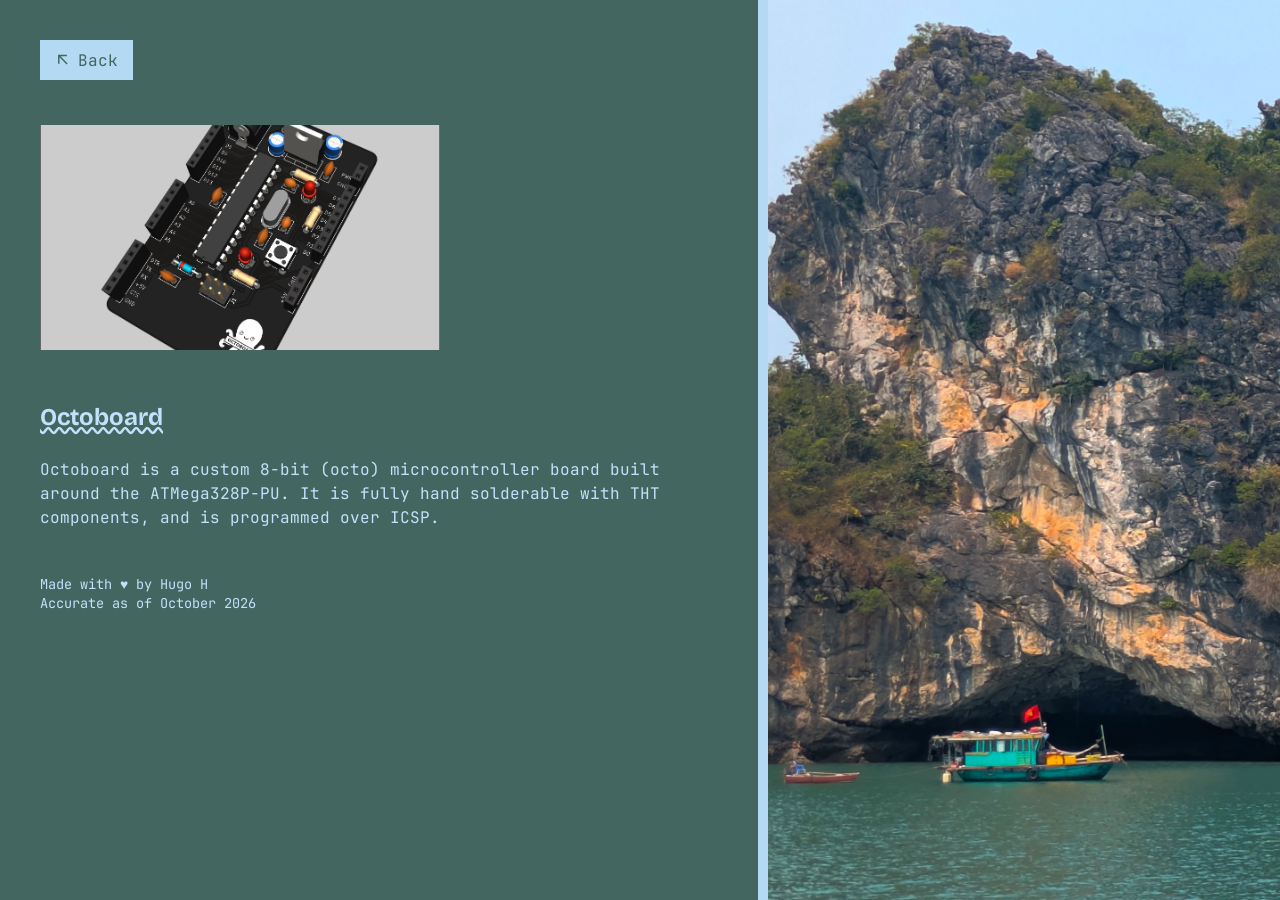
==== projects/octoboard.html @ 1d49aef7 "Added projects page" ====
<!DOCTYPE html>
<html lang="en">
<head>
    <meta charset="UTF-8">
    <meta name="viewport" content="width=device-width, initial-scale=1.0">
    <link rel="stylesheet" href="../style.css">
    <title>Hugo's Homepage</title>
</head>
<body>
    <div class="split">
        <div class="left-split">
            <div class="buttons">
                <a href="../">
                    <button class="btn back-btn">
                        <svg class="btn-icon" height="24px" viewBox="0 -960 960 960" width="24px"><path d="M664-240l56-56-384-384H680v-80H200v480h80v-344L664-240Z"></path></svg>
                        <span class="btn-text back-text">Back</span>
                    </button>
                </a>
            </div>
            <div class="img-block content-block">
                <div class="img-row">
                    <div class="img-card">
                        <div class="img-container">
                            <img src="../images/projects/octoboard.png" alt="Octoboard project board">
                        </div>
                    </div>
                </div>
            </div>
            <div class="about-block content-block">
                <h2>Octoboard</h2>
                <p>
                    Octoboard is a custom 8-bit (octo) microcontroller board built around the ATMega328P-PU.
                    It is fully hand solderable with THT components, and is programmed over ICSP.
                </p>
            </div>
            <div class="footer-block content-block">
                <p>
                Made with ♥ by Hugo H
                <br>
                Accurate as of October 2026
                </p>
            </div>
        </div>
        <div class="right-split">
            <img src="../images/HaLongBay-Boat.jpg">
        </div>
    </div>
</body>
</html>
---- style.css ----
@import url("colours.css");

@font-face {
    font-family: JetBrainsMono;
    src: url("fonts/JetBrainsMono.ttf") format("truetype");
    font-weight: 400;
    font-style: normal;
    font-display: swap
}

@font-face {
    font-family: BricolageGrotesque;
    src: url("fonts/BricolageGrotesque.ttf") format("truetype");
    font-weight: 200 800;
    font-stretch: 75% 100%;
    font-style: normal;
    font-display: swap
}

* {
    margin: 0;
    padding: 0;
    box-sizing: border-box;
}

.split {
    display: flex;
    width: 100%;
    height: 100vh;
    overflow: hidden;
}

.left-split {
    flex: 1;
    min-width: 0;
    height: 100%;
    overflow-y: auto;
    overflow-x: hidden;
    padding: 40px;
    background-color: var(--main-bg);
    color: var(--text);
    border-right: 10px solid var(--accent);
    border-top: 0px solid var(--accent);
    scrollbar-width: none;

}
.right-split {
    width: 40%;
    height: 100%;
    overflow: hidden;
}

.right-split > img {
    width: 100%;
    height: 100%;
    object-fit: cover;
    object-position: bottom;
}

.identity-block {
    display: flex;
}

.content-block {
    margin-top: 5vh;
}

.pfp {
    width: 12vw;
}

.details {
    flex: 1;
    font-family: BricolageGrotesque,JetBrainsMono,sans-serif;
}

.details > h1 {
    font-size: 4rem;
}

.details > p {
    font-size: 1.25rem;
}

.pfp > img {
    aspect-ratio: 1/1;
    width: 11vw;
    border-radius: 100%;
    border: 5px solid var(--accent);
}

.buttons a {
    color: inherit;
    text-decoration: none;
}

.btn {
    display: flex;
    padding: 5px;
    align-items: center;
    justify-content: center;
    gap: 0.4rem;
    border-radius: 0;
    border: 3px solid var(--accent);
    background-color: var(--accent);
    color: var(--main-bg);
    transition: 0.25s all ease;
}

.btn > svg {
    fill: var(--main-bg);
    transition: 0.25s all ease;
    padding-right: 0.5vw;
}

.back-btn > svg {
    fill: var(--main-bg);
    transition: 0.25s all ease;
    padding-left: 0.5vw;
    padding-right: 0vw;
}

.btn-text {
    text-align: center;
    font-family: JetBrainsMono, sans-serif;
    font-size: 1rem;
    padding-left: 0.5vw;
}

.back-text {
    text-align: center;
    font-family: JetBrainsMono, sans-serif;
    font-size: 1rem;
    padding-left: 0vw;
    padding-right: 0.5vw;
}

.btn:hover {
    background-color: var(--main-bg);
    color: var(--accent);
    fill: var(--accent);
}

.btn:hover .btn-icon {
    fill: var(--accent);
}

h2 {
    text-decoration: underline wavy;
    font-family: BricolageGrotesque,JetBrainsMono,sans-serif;
}

.about-block > p {
    margin-top: 3vh;
    font-family: JetBrainsMono,sans-serif;
    font-size: 1rem;
    line-height: 1.5rem;
}

.projects-row {
    margin-top: 2vh;
    display: flex;
    gap: 1rem;
    overflow-x: auto;
    scroll-snap-type: x mandatory;
    padding-bottom: 0.5rem;
    scrollbar-color: var(--accent) transparent;
    scrollbar-width: auto;
}

.project-image {
    width: 100%;
    aspect-ratio: 16 / 9;
    background-color: var(--main-bg);
    overflow: hidden;
}

.project-image > img {
    display: block;
    width: 100%;
    height: 100%;
    object-fit: cover;
    transition: transform 0.25s ease;
}

.projects-row::-webkit-scrollbar {
    height: 12px;
}

.projects-row::-webkit-scrollbar-track {
    background: transparent;
}

.projects-row::-webkit-scrollbar-button {
    display: none;
    width: 0;
    height: 0;
}

.projects-row::-webkit-scrollbar-thumb {
    background-color: var(--accent);
    border-radius: 999px;
}

.project-card {
    flex: 0 0 300px;
    scroll-snap-align: start;
    display: flex;
    min-height: 330px;
    background-color: var(--bg-secondary);
    overflow: hidden;
}

.projects-row {
    margin-top: 2vh;
    display: flex;
    gap: 1rem;
    overflow-x: auto;
    scroll-snap-type: x mandatory;
    padding-bottom: 0.5rem;
    scrollbar-color: var(--accent) transparent;
    scrollbar-width: auto;
}

.img-row {
    margin-top: 2vh;
    display: flex;
    gap: 1rem;
    overflow-x: auto;
    scroll-snap-type: x mandatory;
    padding-bottom: 0.5rem;
    scrollbar-color: var(--accent) transparent;
    scrollbar-width: auto;
}

.img-container {
    width: 100%;
    aspect-ratio: 16 / 9;
    overflow: hidden;
}

.img-container > img {
    display: block;
    width: 100%;
    height: 100%;
    object-fit: cover;
    transition: transform 0.25s ease;
}

.img-row::-webkit-scrollbar {
    height: 12px;
}

.img-row::-webkit-scrollbar-track {
    background: transparent;
}

.img-row::-webkit-scrollbar-button {
    display: none;
    width: 0;
    height: 0;
}

.img-row::-webkit-scrollbar-thumb {
    background-color: var(--accent);
    border-radius: 999px;
}

.img-card {
    flex: 0 0 400px;
    scroll-snap-align: start;
    background-color: var(--bg-secondary);
    overflow: hidden;
}

.project-link {
    display: flex;
    flex-direction: column;
    width: 100%;
    height: 100%;
    color: var(--main-bg);
    text-decoration: none;
}

.project-content {
    display: flex;
    flex: 1;
    flex-direction: column;
    gap: 0.75rem;
    padding: 1.5rem;
}

.project-content h3 {
    font-family: BricolageGrotesque, JetBrainsMono, sans-serif;
    font-size: 1.4rem;
}

.project-content p {
    font-family: JetBrainsMono, sans-serif;
    font-size: 0.85rem;
    line-height: 1.4;
}

.skills-block > p {
    margin-top: 3vh;
    font-family: JetBrainsMono,sans-serif;
    font-size: 1rem;
    line-height: 1.5rem;
}

.skills-block > ul {
    display: grid;
    gap: 1rem;
    margin: 2vh 0 0 1rem;
    padding-left: 1.25rem;
    font-family: JetBrainsMono,sans-serif;
    font-size: 0.95rem;
    line-height: 1.45rem;
}

.github-block > p {
    margin-top: 3vh;
    font-family: JetBrainsMono,sans-serif;
    font-size: 1rem;
    line-height: 1.5rem;
}

.github-block > p > a {
    color: #fff;
    text-decoration: none;
}

.github-block > p > a:hover {
    text-decoration: underline;
}

.github-block > p > a:visited {
    color: #fff;
}

.github-block .calendar {
    margin-top: 2vh;
    background-color: var(--gh-bg-color);
    padding-left: 2vh;
    padding-right: 2vh;
    padding-top: 1.5vh;
    padding-bottom: 1vh;
    border-radius: 0.5rem;
}

.skills-block li {
    padding-left: 0.35rem;
}

.skills-block li strong,
.skills-block li span {
    display: block;
}

.skills-block li strong {
    color: var(--accent);
    font-family: BricolageGrotesque, sans-serif;
    font-size: 1.1rem;
    line-height: 1.3rem;
}

.skills-block li span {
    margin-top: 0.2rem;
}

.footer-block {
    margin-top: 5vh;
    font-family: JetBrainsMono, sans-serif;
    font-size: 0.85rem;
    line-height: 1.2rem;
}

@media (max-width: 768px) {
    .split {
        flex-direction: column-reverse;
        height: auto;
        overflow: visible;
    }

    .left-split,
    .right-split {
        width: 100%;
        height: auto;
    }

    .left-split {
        border-right: 0px solid var(--accent);
        border-top: 10px solid var(--accent);
        overflow-x: hidden;
        overflow-y: visible;
    }

    .right-split {
        height: 40vh;
        overflow: hidden;
    }

    .pfp {
        width: 30vw;
    }

    .pfp > img {
        width: 25vw;
    }
}
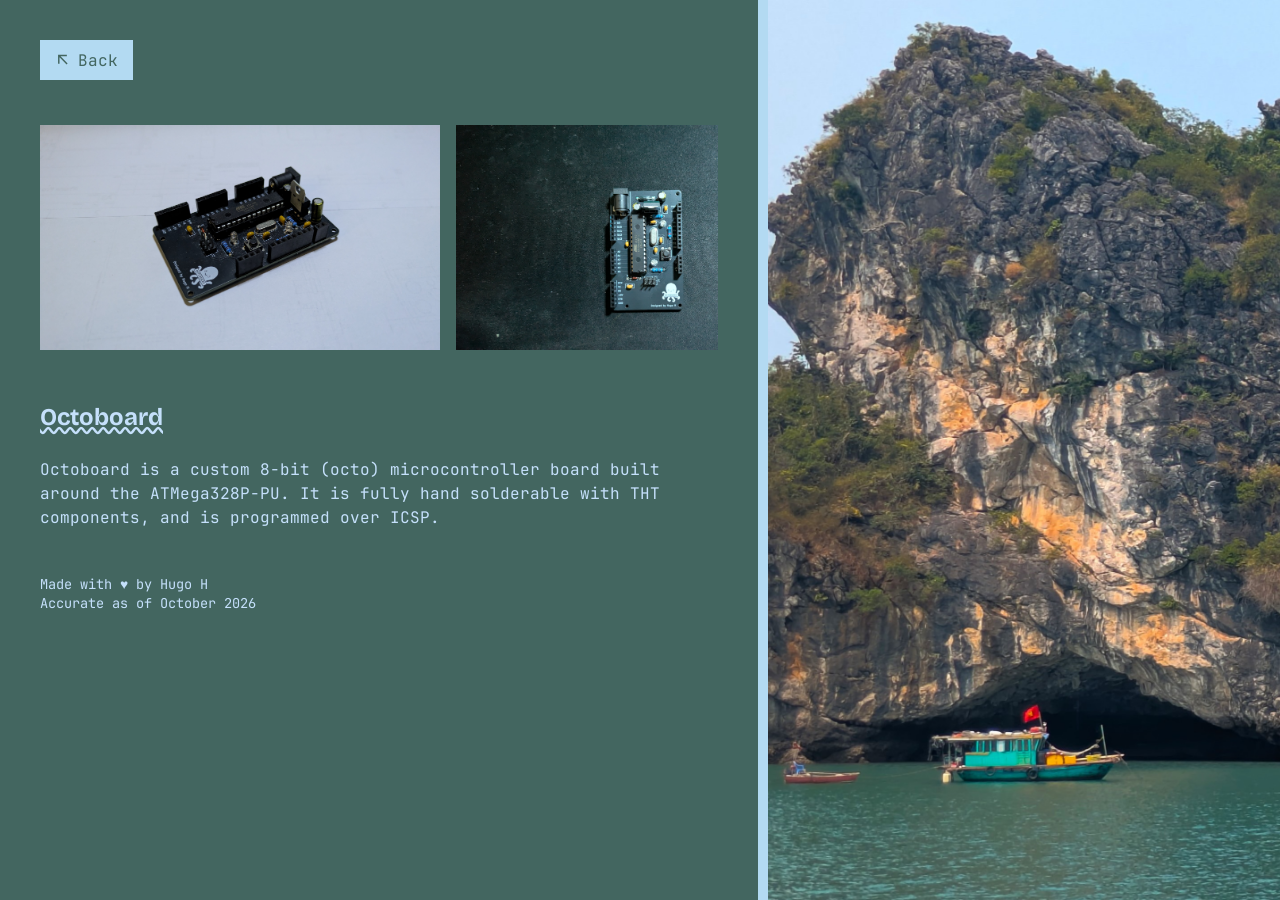
==== commit a789d048: "Added more project pages" ====
--- a/projects/octoboard.html
+++ b/projects/octoboard.html
@@ -21,7 +21,17 @@
                 <div class="img-row">
                     <div class="img-card">
                         <div class="img-container">
-                            <img src="../images/projects/octoboard.png" alt="Octoboard project board">
+                            <img src="../images/projects/octoboard.jpg" alt="Octoboard project board">
+                        </div>
+                    </div>
+                    <div class="img-card">
+                        <div class="img-container">
+                            <img src="../images/projects/octoboard-2.jpg" alt="Octoboard project board">
+                        </div>
+                    </div>
+                    <div class="img-card">
+                        <div class="img-container">
+                            <img src="../images/projects/octoboard-3.jpg" alt="Octoboard project board">
                         </div>
                     </div>
                 </div>
